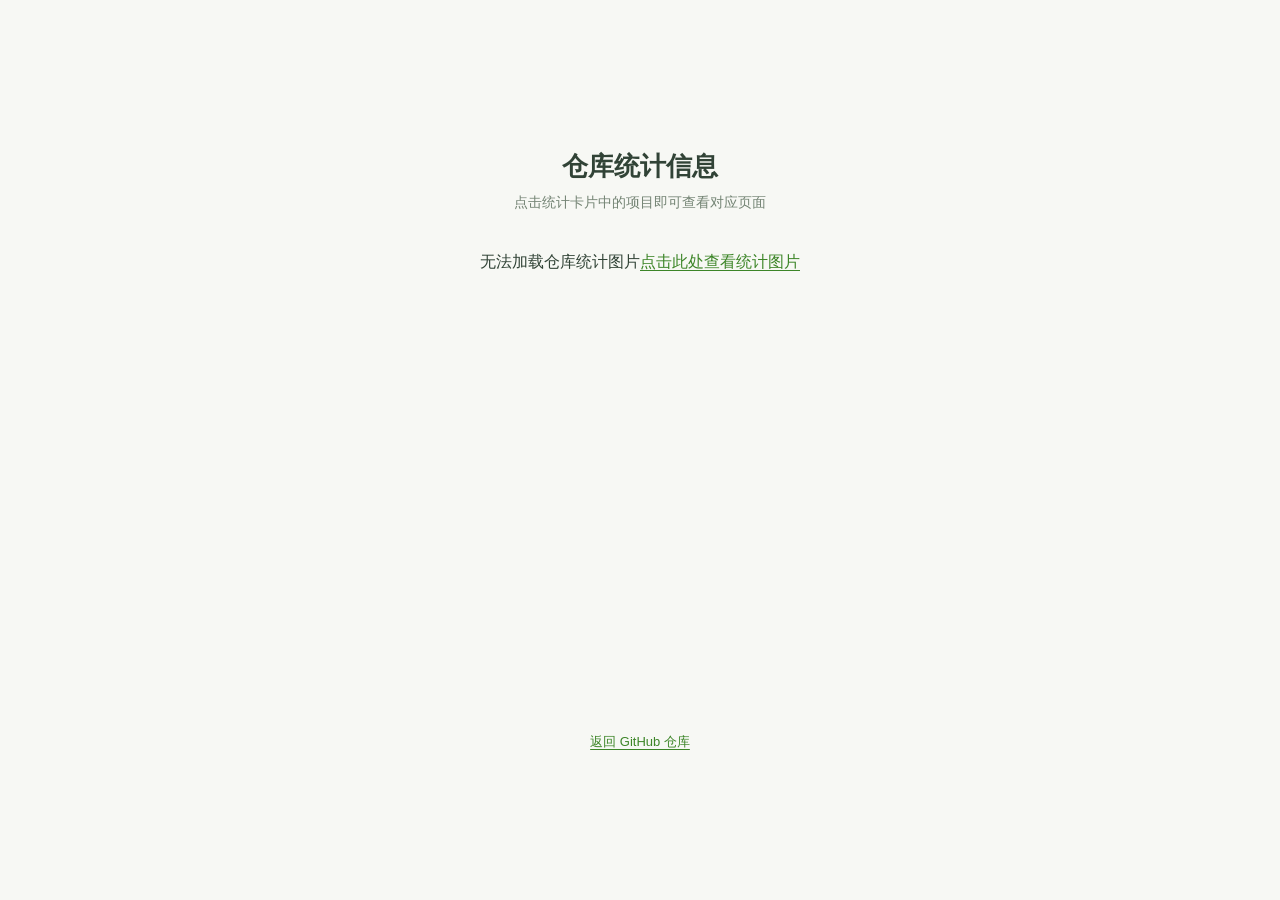
==== stats/index.html @ 82ce5155 "更新项目描述及议题模板" ====
<!DOCTYPE html>
<html lang="zh-CN">
<head>
    <meta charset="UTF-8">
    <meta name="viewport" content="width=device-width, initial-scale=1.0">
    <meta name="color-scheme" content="light dark">
    <meta name="theme-color" content="#F7F8F4" media="(prefers-color-scheme: light)">
    <meta name="theme-color" content="#171C18" media="(prefers-color-scheme: dark)">
    <title>仓库统计信息 | 星露谷物语版本库</title>
    <style>
        :root {
            color-scheme: light dark;
            --background: #F7F8F4;
            --foreground: #314336;
            --muted: #748474;
            --link: #3C8527;
        }

        @media (prefers-color-scheme: dark) {
            :root {
                --background: #171C18;
                --foreground: #EEF5EE;
                --muted: #A7B8AD;
                --link: #9ED781;
            }
        }

        * {
            box-sizing: border-box;
        }

        body {
            margin: 0;
            min-height: 100vh;
            display: flex;
            align-items: center;
            justify-content: center;
            background: var(--background);
            color: var(--foreground);
            font-family: "Segoe UI", Arial, sans-serif;
        }

        main {
            width: 100%;
            max-width: 860px;
            padding: 32px 20px;
            text-align: center;
            flex-shrink: 0;
        }

        h1 {
            margin: 0 0 10px;
            font-size: clamp(20px, 4vw, 26px);
        }

        .description {
            margin: 0 0 24px;
            color: var(--muted);
            font-size: 14px;
        }

        .stats-container {
            position: relative;
            width: 100%;
            aspect-ratio: 780 / 452;
        }

        .stats-container object {
            position: absolute;
            inset: 0;
            display: block;
            width: 100%;
            height: 100%;
            border: none;
        }

        .footer {
            margin-top: 22px;
            font-size: 13px;
        }

        a {
            color: var(--link);
            text-underline-offset: 3px;
        }

        a:hover {
            text-decoration-thickness: 2px;
        }
    </style>
</head>
<body>
<main>
    <h1>仓库统计信息</h1>
    <p class="description">点击统计卡片中的项目即可查看对应页面</p>

    <div class="stats-container">
        <object id="stats" type="image/svg+xml" data="./repository-stats-light.svg" aria-label="可交互的仓库统计信息">
            <p>无法加载仓库统计图片<a href="./repository-stats-light.svg">点击此处查看统计图片</a></p>
        </object>
    </div>

    <div class="footer">
        <a href="https://github.com/Spectrollay-StardewValley/Repository">返回 GitHub 仓库</a>
    </div>
</main>

<script>
    const stats = document.getElementById('stats');
    const theme = window.matchMedia('(prefers-color-scheme: dark)');

    function updateTheme() {
        const file = theme.matches ? 'repository-stats-dark.svg' : 'repository-stats-light.svg';

        const url = new URL(file, document.baseURI).href;

        if (stats.data !== url) {
            stats.data = url;
        }

        const fallback = stats.querySelector('a');
        if (fallback) fallback.href = `./${file}`;
    }

    updateTheme();
    theme.addEventListener('change', updateTheme);
</script>
</body>
</html>
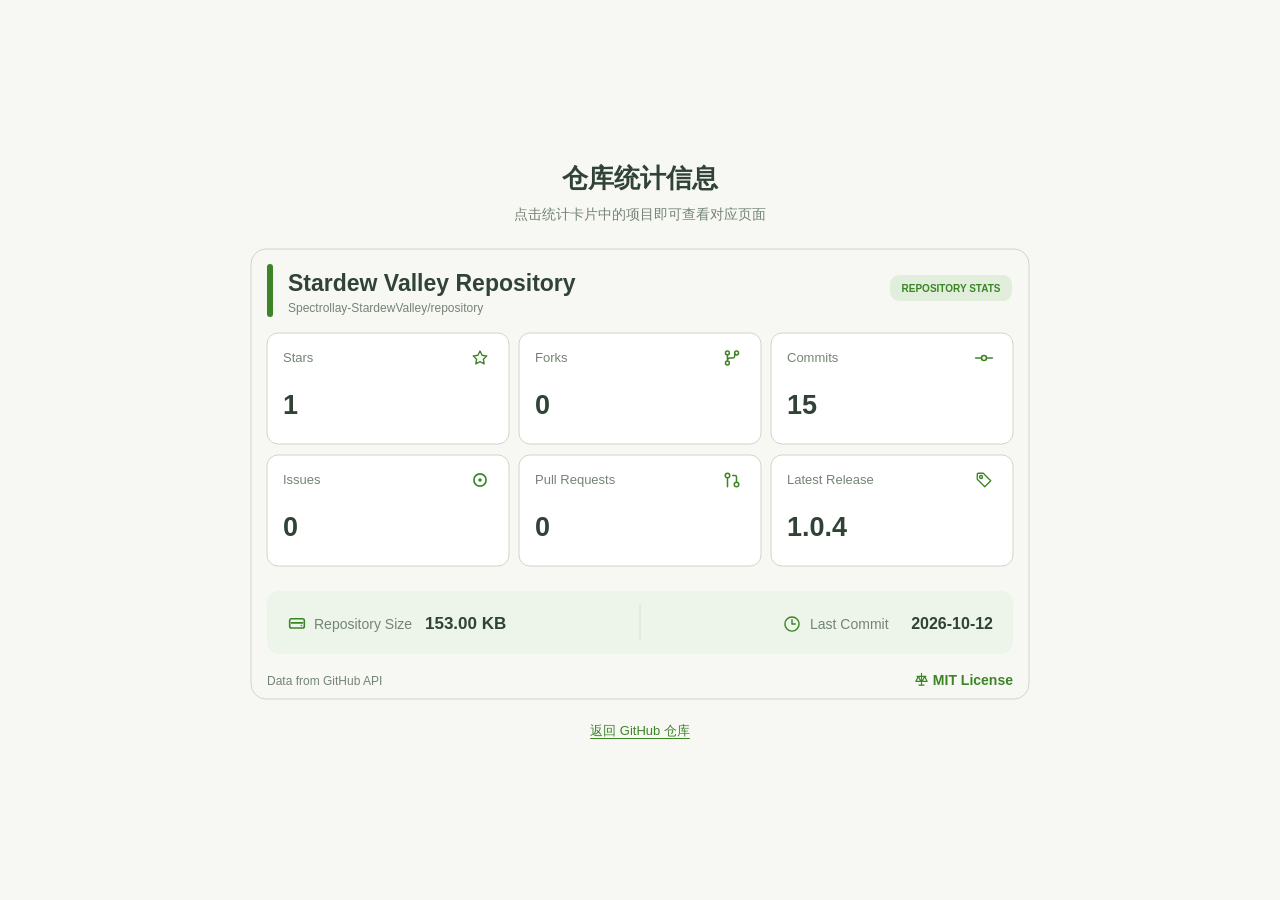
==== commit 9eb411cf: "更新项目描述" ====
--- a/stats/index.html
+++ b/stats/index.html
@@ -62,7 +62,16 @@
         .stats-container {
             position: relative;
             width: 100%;
+            max-width: 780px;
+            margin-inline: auto;
             aspect-ratio: 780 / 452;
+        }
+
+        @media (max-width: 760px) {
+            .stats-container {
+                max-width: 360px;
+                aspect-ratio: 360 / 500;
+            }
         }
 
         .stats-container object {
@@ -108,22 +117,22 @@
 <script>
     const stats = document.getElementById('stats');
     const theme = window.matchMedia('(prefers-color-scheme: dark)');
+    const mobile = window.matchMedia('(max-width: 760px)');
 
-    function updateTheme() {
-        const file = theme.matches ? 'repository-stats-dark.svg' : 'repository-stats-light.svg';
-
+    function updateStats() {
+        const device = mobile.matches ? 'mobile-' : '';
+        const mode = theme.matches ? 'dark' : 'light';
+        const file = `repository-stats-${device}${mode}.svg`;
         const url = new URL(file, document.baseURI).href;
 
         if (stats.data !== url) {
             stats.data = url;
         }
-
-        const fallback = stats.querySelector('a');
-        if (fallback) fallback.href = `./${file}`;
     }
 
-    updateTheme();
-    theme.addEventListener('change', updateTheme);
+    updateStats();
+    theme.addEventListener('change', updateStats);
+    mobile.addEventListener('change', updateStats);
 </script>
 </body>
 </html>
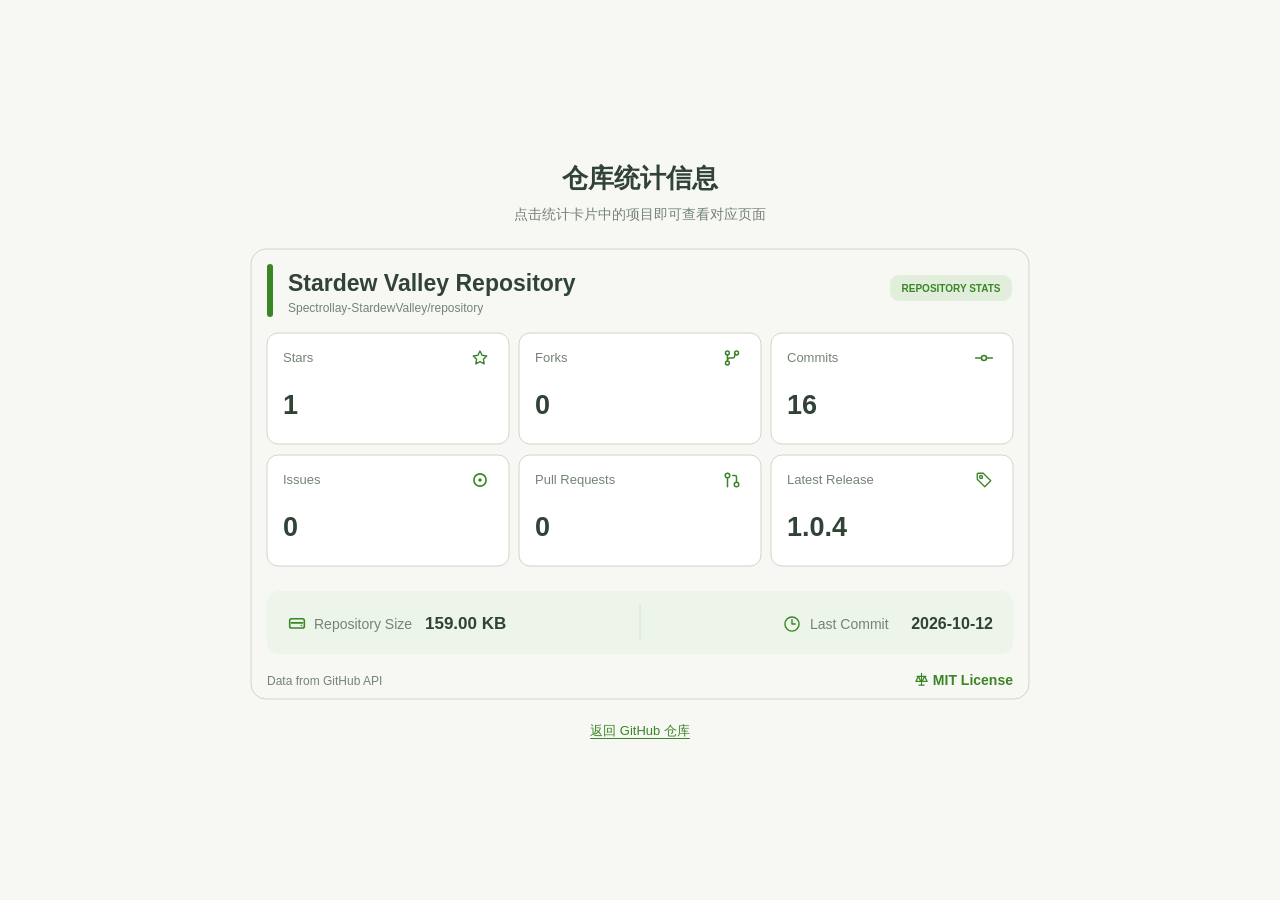
==== commit e303c71b: "更新项目描述" ====
--- a/stats/index.html
+++ b/stats/index.html
@@ -67,7 +67,22 @@
             aspect-ratio: 780 / 452;
         }
 
-        @media (max-width: 760px) {
+        .stats-container.is-error {
+            display: none;
+        }
+
+        .stats-error {
+            display: none;
+            margin: 0;
+            color: var(--muted);
+            font-size: 14px;
+        }
+
+        .stats-error.is-visible {
+            display: block;
+        }
+
+        @media (max-width: 840px) {
             .stats-container {
                 max-width: 360px;
                 aspect-ratio: 360 / 500;
@@ -103,11 +118,15 @@
     <h1>仓库统计信息</h1>
     <p class="description">点击统计卡片中的项目即可查看对应页面</p>
 
-    <div class="stats-container">
+    <div class="stats-container" id="stats-container">
         <object id="stats" type="image/svg+xml" data="./repository-stats-light.svg" aria-label="可交互的仓库统计信息">
-            <p>无法加载仓库统计图片<a href="./repository-stats-light.svg">点击此处查看统计图片</a></p>
+            <p>无法加载仓库统计图片</p>
         </object>
     </div>
+
+    <p class="stats-error" id="stats-error" role="status">
+        仓库统计信息暂时无法加载，请稍后重试。
+    </p>
 
     <div class="footer">
         <a href="https://github.com/Spectrollay-StardewValley/Repository">返回 GitHub 仓库</a>
@@ -116,8 +135,28 @@
 
 <script>
     const stats = document.getElementById('stats');
+    const container = document.getElementById('stats-container');
+    const errorMessage = document.getElementById('stats-error');
     const theme = window.matchMedia('(prefers-color-scheme: dark)');
-    const mobile = window.matchMedia('(max-width: 760px)');
+    const mobile = window.matchMedia('(max-width: 840px)');
+
+    function setError(failed) {
+        container.classList.toggle('is-error', failed);
+        errorMessage.classList.toggle('is-visible', failed);
+    }
+
+    stats.addEventListener('load', () => {
+        try {
+            const root = stats.contentDocument?.documentElement;
+            setError(root?.namespaceURI !== 'http://www.w3.org/2000/svg');
+        } catch {
+            setError(true);
+        }
+    });
+
+    stats.addEventListener('error', () => {
+        setError(true);
+    });
 
     function updateStats() {
         const device = mobile.matches ? 'mobile-' : '';
@@ -126,6 +165,7 @@
         const url = new URL(file, document.baseURI).href;
 
         if (stats.data !== url) {
+            setError(false);
             stats.data = url;
         }
     }
